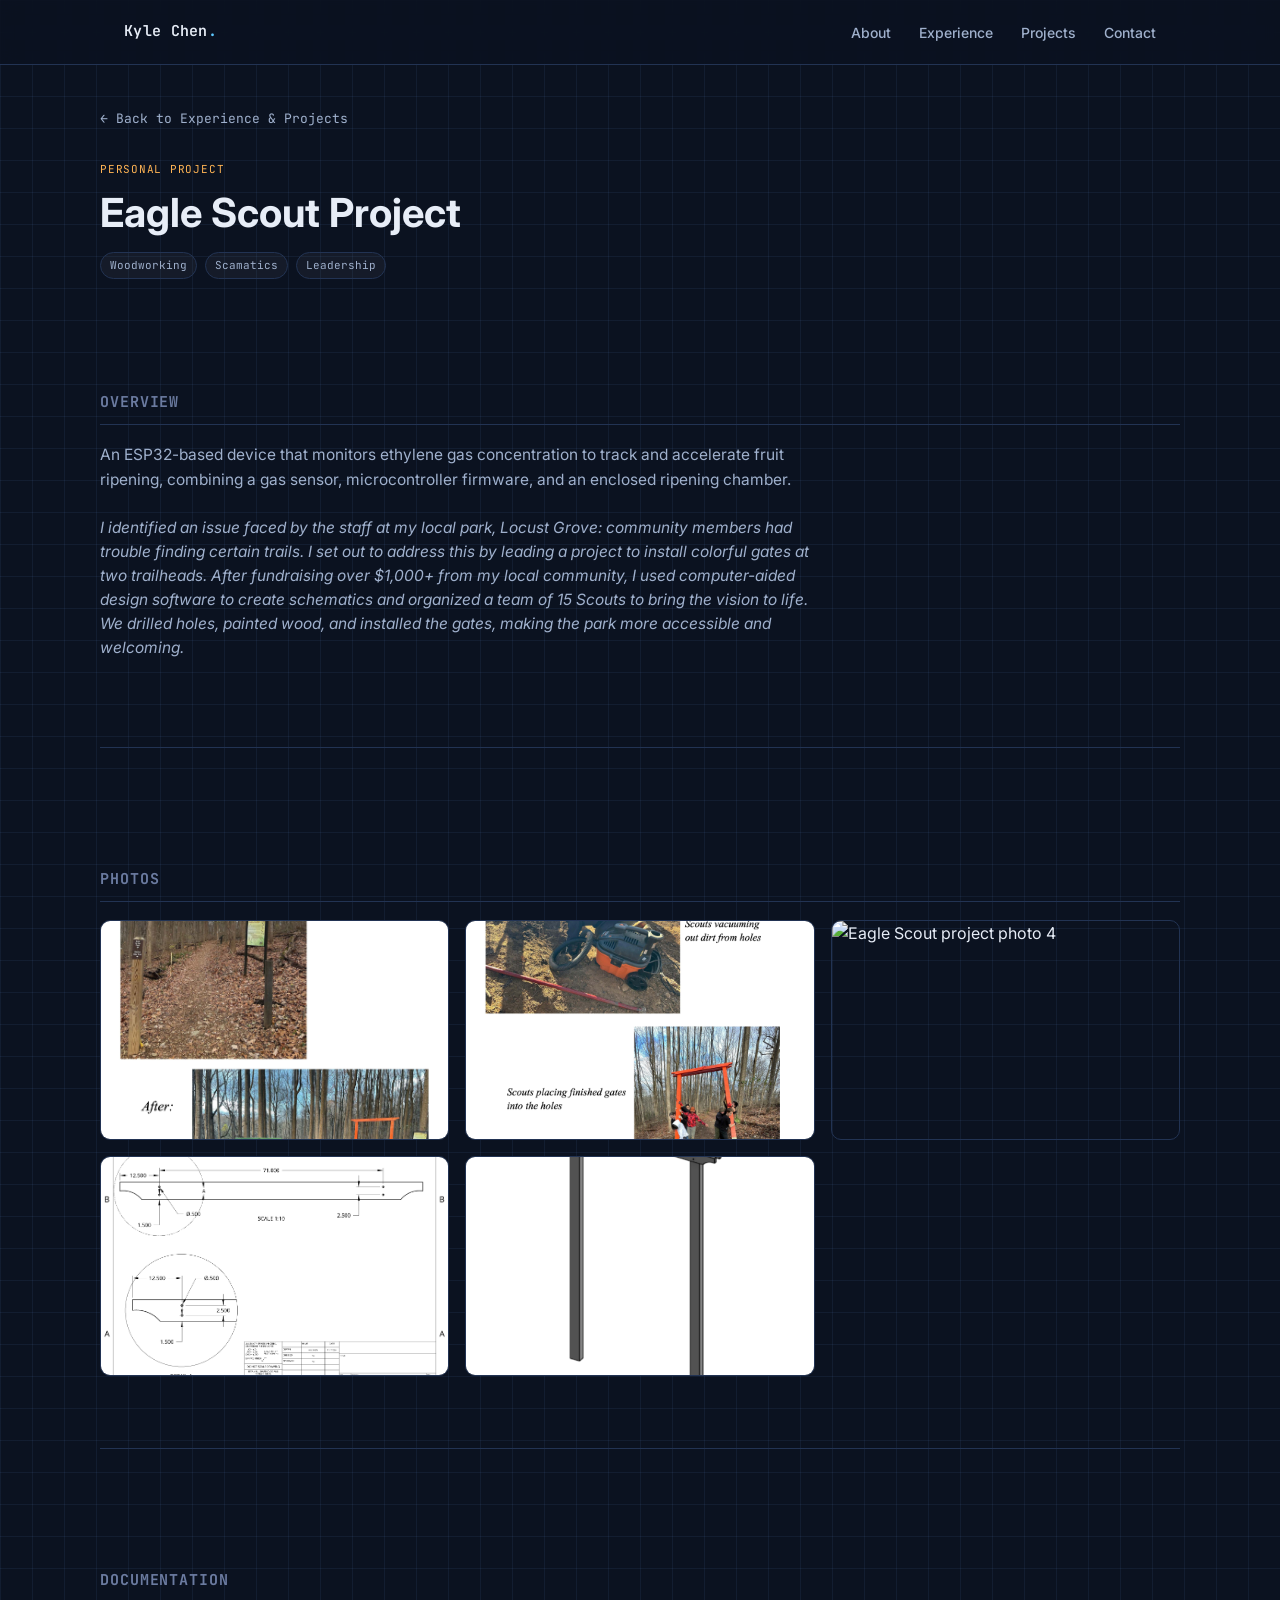
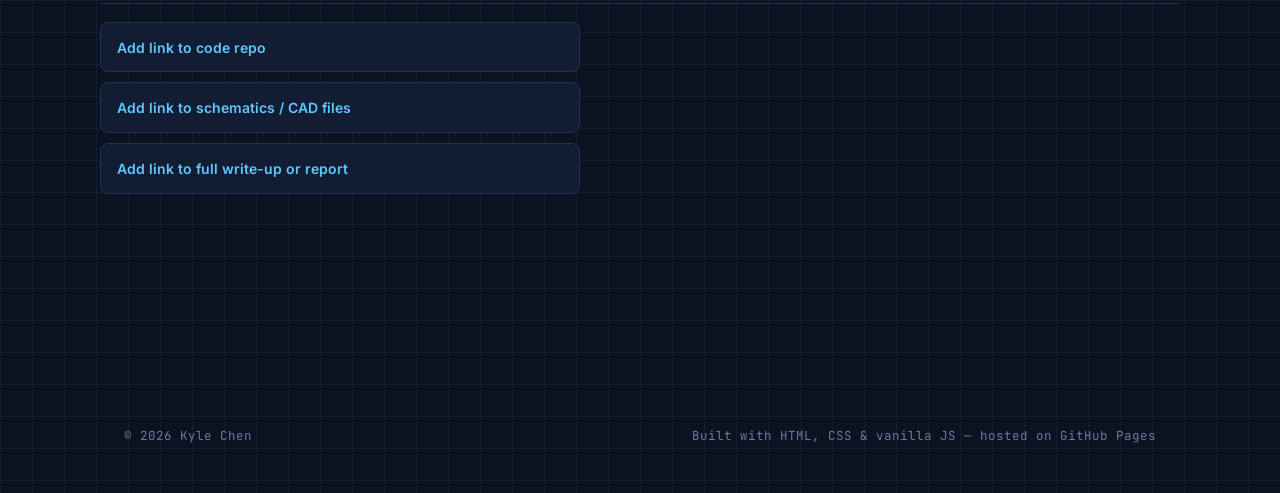
==== projects/eaglescout.html @ d0ca6dad "Update eaglescout.html" ====
<!doctype html>
<html lang="en">
<head>
  <meta charset="UTF-8" />
  <meta name="viewport" content="width=device-width, initial-scale=1.0" />
  <title>Eagle Scout Project — Kyle Chen</title>
  <meta name="description" content="Project write-up: an ESP32-based device that monitors ethylene gas to track and accelerate fruit ripening." />
  <link rel="icon" href="data:image/svg+xml,<svg xmlns=%22http://www.w3.org/2000/svg%22 viewBox=%220 0 100 100%22><rect width=%22100%22 height=%22100%22 rx=%2220%22 fill=%22%230b1220%22/><path d=%22M25 70 L50 25 L75 70%22 stroke=%22%235ec8ff%22 stroke-width=%228%22 fill=%22none%22 stroke-linecap=%22round%22 stroke-linejoin=%22round%22/></svg>" />
  <link rel="preconnect" href="https://fonts.googleapis.com" />
  <link rel="preconnect" href="https://fonts.gstatic.com" crossorigin />
  <link href="https://fonts.googleapis.com/css2?family=Inter:wght@400;500;600;700&family=JetBrains+Mono:wght@400;500;600&display=swap" rel="stylesheet" />
  <link rel="stylesheet" href="../styles.css" />
</head>
<body>

  <nav class="nav">
    <div class="wrap">
      <a class="nav-brand" href="../index.html">Kyle Chen<span>.</span></a>
      <ul class="nav-links">
        <li><a href="../index.html#about">About</a></li>
        <li><a href="../index.html#experience">Experience</a></li>
        <li><a href="../index.html#projects">Projects</a></li>
        <li><a href="../index.html#contact">Contact</a></li>
      </ul>
    </div>
  </nav>

  <div class="wrap detail-wrap">
    <a class="back-link" href="../index.html#experience">&larr; Back to Experience &amp; Projects</a>

    <div class="detail-head">
      <div class="card-tag">Personal Project</div>
      <h1>Eagle Scout Project</h1>
      <div class="chip-row">
        <span class="chip">Woodworking</span>
        <span class="chip">Scamatics</span>
        <span class="chip">Leadership</span>
      </div>
    </div>

    <section class="detail-section">
      <h2>Overview</h2>
      <p>
        An ESP32-based device that monitors ethylene gas concentration to
        track and accelerate fruit ripening, combining a gas sensor,
        microcontroller firmware, and an enclosed ripening chamber.
        <br /><br />
        <em>I identified an issue faced by the staff at my local park, Locust Grove: community members had trouble finding certain trails. I set out to address this by leading a project to install colorful gates at two trailheads. After fundraising over $1,000+ from my local community, I used computer-aided design software to create schematics and organized a team of 15 Scouts to bring the vision to life. We drilled holes, painted wood, and installed the gates, making the park more accessible and welcoming.</em>
      </p>
    </section>

    <section class="detail-section">
  <h2>Photos</h2>
 <div class="gallery-grid">
  <img src="../assets/eagle%20photos%20to%20print_Page_1.jpg" alt="Eagle Scout project photo 1" loading="lazy">
  <img src="../assets/eagle%20photos%20to%20print_Page_2.jpg" alt="Eagle Scout project photo 2" loading="lazy">
  <img src="../assets/eagle%20photos%20to%20print_Page_3.jpg" alt="Eagle Scout project photo 4" loading="lazy">
  <img src="../assets/eaglescoutdrawiing.png" alt="Eagle Scout project drawing" loading="lazy">
   <img src="../assets/gateisometic.png" alt="Eagle Scout CAD" loading="lazy">
  </div>
</section>
   
    <section class="detail-section">
      <h2>Documentation</h2>
      <ul class="doc-list">
        <li><a href="#">Add link to code repo</a></li>
        <li><a href="#">Add link to schematics / CAD files</a></li>
        <li><a href="#">Add link to full write-up or report</a></li>
      </ul>
    </section>
  </div>
  <footer>
    <div class="wrap" style="display:flex; justify-content:space-between; width:100%; flex-wrap:wrap; gap:8px;">
      <span>&copy; <span id="year"></span> Kyle Chen</span>
      <span>Built with HTML, CSS &amp; vanilla JS — hosted on GitHub Pages</span>
    </div>
  </footer>

  <script>
    document.getElementById("year").textContent = new Date().getFullYear();
  </script>
</body>
</html>
---- styles.css ----
/* ==========================================================================
   Kyle Chen — Engineering Portfolio
   Design language: drafting-table blueprint. Navy ground, cyan/amber accents,
   faint grid, monospace for technical labels, clean sans for reading text.
   ========================================================================== */

:root {
  --bg: #0b1220;
  --bg-elev: #101a2e;
  --bg-card: #121d33;
  --grid-line: rgba(120, 170, 255, 0.07);
  --border: #223353;
  --border-hover: #3a5580;
  --text: #e7edf7;
  --text-dim: #9fb0cc;
  --text-faint: #6b7ba0;
  --accent: #5ec8ff;       /* blueprint cyan */
  --accent-2: #ffb454;     /* drafting amber, sparingly */
  --accent-soft: rgba(94, 200, 255, 0.12);
  --mono: "JetBrains Mono", "SFMono-Regular", Consolas, "Liberation Mono", Menlo, monospace;
  --sans: "Inter", -apple-system, BlinkMacSystemFont, "Segoe UI", Roboto, Helvetica, Arial, sans-serif;
  --radius: 10px;
  --max-width: 1080px;
}

* { box-sizing: border-box; }

html {
  scroll-behavior: smooth;
}

body {
  margin: 0;
  background-color: var(--bg);
  background-image:
    linear-gradient(var(--grid-line) 1px, transparent 1px),
    linear-gradient(90deg, var(--grid-line) 1px, transparent 1px);
  background-size: 32px 32px;
  color: var(--text);
  font-family: var(--sans);
  line-height: 1.55;
  -webkit-font-smoothing: antialiased;
}

::selection {
  background: var(--accent-soft);
  color: var(--text);
}

a { color: var(--accent); text-decoration: none; }
a:hover { text-decoration: underline; }

.wrap {
  max-width: var(--max-width);
  margin: 0 auto;
  padding: 0 24px;
}

/* ---------- Nav ---------- */

.nav {
  position: sticky;
  top: 0;
  z-index: 50;
  background: rgba(11, 18, 32, 0.85);
  backdrop-filter: blur(8px);
  border-bottom: 1px solid var(--border);
}

.nav .wrap {
  display: flex;
  align-items: center;
  justify-content: space-between;
  height: 64px;
}

.nav-brand {
  font-family: var(--mono);
  font-weight: 600;
  font-size: 15px;
  color: var(--text);
  letter-spacing: 0.02em;
}

.nav-brand span { color: var(--accent); }

.nav-links {
  display: flex;
  gap: 28px;
  list-style: none;
  margin: 0;
  padding: 0;
}

.nav-links a {
  color: var(--text-dim);
  font-size: 14px;
  font-weight: 500;
}

.nav-links a:hover { color: var(--text); text-decoration: none; }

/* ---------- Hero ---------- */

.hero {
  padding: 96px 0 72px;
  border-bottom: 1px solid var(--border);
}

.eyebrow {
  font-family: var(--mono);
  font-size: 13px;
  color: var(--accent);
  letter-spacing: 0.08em;
  text-transform: uppercase;
  margin-bottom: 18px;
  display: flex;
  align-items: center;
  gap: 10px;
}

.eyebrow::before {
  content: "";
  width: 8px;
  height: 8px;
  background: var(--accent);
  border-radius: 50%;
  box-shadow: 0 0 0 3px var(--accent-soft);
}

.hero h1 {
  font-size: clamp(32px, 5vw, 52px);
  line-height: 1.12;
  margin: 0 0 20px;
  letter-spacing: -0.01em;
  max-width: 780px;
}

.hero p.lead {
  font-size: 18px;
  color: var(--text-dim);
  max-width: 620px;
  margin: 0 0 32px;
}

.hero-cta {
  display: flex;
  gap: 14px;
  flex-wrap: wrap;
}

.btn {
  display: inline-flex;
  align-items: center;
  gap: 8px;
  padding: 11px 20px;
  border-radius: 8px;
  font-size: 14px;
  font-weight: 600;
  font-family: var(--sans);
  border: 1px solid transparent;
  cursor: pointer;
  transition: all 0.15s ease;
}

.btn:hover { text-decoration: none; }

.btn-primary {
  background: var(--accent);
  color: #071018;
}

.btn-primary:hover { background: #7fd4ff; }

.btn-ghost {
  background: transparent;
  border-color: var(--border);
  color: var(--text);
}

.btn-ghost:hover { border-color: var(--accent); color: var(--accent); }

/* ---------- Section shell ---------- */

section { padding: 72px 0; border-bottom: 1px solid var(--border); }
section:last-of-type { border-bottom: none; }

.section-head {
  display: flex;
  align-items: baseline;
  justify-content: space-between;
  margin-bottom: 36px;
  gap: 16px;
  flex-wrap: wrap;
}

.section-label {
  font-family: var(--mono);
  font-size: 13px;
  color: var(--text-faint);
  letter-spacing: 0.08em;
  text-transform: uppercase;
}

.section-head h2 {
  font-size: 26px;
  margin: 4px 0 0;
}

/* ---------- About ---------- */

.about-grid {
  display: grid;
  grid-template-columns: 1.3fr 1fr;
  gap: 48px;
}

.about-grid p { color: var(--text-dim); margin: 0 0 16px; }

.stat-list {
  list-style: none;
  margin: 0;
  padding: 0;
  display: flex;
  flex-direction: column;
  gap: 18px;
}

.stat-list li {
  border: 1px solid var(--border);
  border-radius: var(--radius);
  padding: 16px 18px;
  background: var(--bg-elev);
}

.stat-list .stat-label {
  font-family: var(--mono);
  font-size: 12px;
  color: var(--accent);
  text-transform: uppercase;
  letter-spacing: 0.06em;
  margin-bottom: 4px;
}

.stat-list .stat-value {
  font-size: 15px;
  color: var(--text);
}

/* ---------- Projects ---------- */

.project-grid {
  display: grid;
  grid-template-columns: repeat(auto-fill, minmax(300px, 1fr));
  gap: 24px;
}

.card {
  background: var(--bg-card);
  border: 1px solid var(--border);
  border-radius: var(--radius);
  padding: 24px;
  display: flex;
  flex-direction: column;
  transition: border-color 0.15s ease, transform 0.15s ease;
}

.card:hover {
  border-color: var(--accent);
  transform: translateY(-2px);
}

.card-tag {
  font-family: var(--mono);
  font-size: 11px;
  color: var(--accent-2);
  text-transform: uppercase;
  letter-spacing: 0.07em;
  margin-bottom: 12px;
}

.card h3 {
  margin: 0 0 10px;
  font-size: 19px;
  line-height: 1.3;
}

.card p {
  color: var(--text-dim);
  font-size: 14.5px;
  margin: 0 0 16px;
  flex-grow: 1;
}

.chip-row {
  display: flex;
  flex-wrap: wrap;
  gap: 8px;
  margin-bottom: 16px;
}

.chip {
  font-family: var(--mono);
  font-size: 11px;
  color: var(--text-dim);
  background: rgba(255, 255, 255, 0.04);
  border: 1px solid var(--border);
  padding: 4px 9px;
  border-radius: 999px;
}

.card-link {
  font-size: 13.5px;
  font-weight: 600;
  color: var(--accent);
  margin-top: auto;
}

.card-placeholder-note {
  font-size: 12px;
  color: var(--text-faint);
  font-style: italic;
  border-top: 1px dashed var(--border);
  margin-top: 14px;
  padding-top: 10px;
}

/* ---------- Experience ---------- */

.exp-list {
  display: flex;
  flex-direction: column;
  gap: 18px;
}

.exp-item {
  background: var(--bg-card);
  border: 1px solid var(--border);
  border-left: 3px solid var(--accent);
  border-radius: var(--radius);
  padding: 22px 24px;
}

.exp-head {
  display: flex;
  align-items: flex-start;
  justify-content: space-between;
  gap: 16px;
  flex-wrap: wrap;
  margin-bottom: 10px;
}

.exp-head h3 {
  margin: 0 0 4px;
  font-size: 18px;
}

.exp-company {
  font-size: 14px;
  color: var(--accent);
  font-weight: 600;
}

.exp-meta {
  text-align: right;
  font-family: var(--mono);
  font-size: 12px;
  color: var(--text-faint);
  white-space: nowrap;
}

.exp-item p {
  color: var(--text-dim);
  font-size: 14.5px;
  margin: 0 0 14px;
}

/* ---------- Contact ---------- */

.contact-box {
  display: flex;
  align-items: center;
  justify-content: space-between;
  gap: 24px;
  flex-wrap: wrap;
  background: var(--bg-elev);
  border: 1px solid var(--border);
  border-radius: var(--radius);
  padding: 32px;
}

.contact-box h2 { margin: 0 0 8px; font-size: 24px; }
.contact-box p { margin: 0; color: var(--text-dim); }

.contact-links {
  display: flex;
  gap: 12px;
  flex-wrap: wrap;
}

/* ---------- Footer ---------- */

footer {
  padding: 32px 0 48px;
  font-family: var(--mono);
  font-size: 12.5px;
  color: var(--text-faint);
  display: flex;
  justify-content: space-between;
  flex-wrap: wrap;
  gap: 8px;
}

/* ---------- Project detail pages ---------- */

.detail-wrap {
  padding: 40px 0 80px;
}

.back-link {
  display: inline-flex;
  align-items: center;
  gap: 6px;
  font-family: var(--mono);
  font-size: 13px;
  color: var(--text-dim);
  margin-bottom: 32px;
}

.back-link:hover { color: var(--accent); text-decoration: none; }

.detail-head { margin-bottom: 40px; }

.detail-head h1 {
  font-size: clamp(28px, 4vw, 40px);
  line-height: 1.15;
  margin: 8px 0 16px;
}

.detail-section {
  margin-bottom: 48px;
}

.detail-section h2 {
  font-size: 15px;
  font-family: var(--mono);
  text-transform: uppercase;
  letter-spacing: 0.06em;
  color: var(--text-faint);
  margin: 0 0 18px;
  padding-bottom: 10px;
  border-bottom: 1px solid var(--border);
}

.detail-section p {
  color: var(--text-dim);
  font-size: 15.5px;
  max-width: 720px;
}

.gallery-grid {
  display: grid;
  grid-template-columns: repeat(auto-fill, minmax(260px, 1fr));
  gap: 16px;
}

.gallery-grid img {
  width: 100%;
  height: 220px;
  object-fit: cover;
  border-radius: var(--radius);
  border: 1px solid var(--border);
  display: block;
}

.gallery-placeholder {
  height: 220px;
  border: 1px dashed var(--border);
  border-radius: var(--radius);
  background: var(--bg-elev);
  color: var(--text-faint);
  font-size: 13px;
  font-style: italic;
  display: flex;
  align-items: center;
  justify-content: center;
  text-align: center;
  padding: 20px;
}

.video-placeholder {
  border: 1px dashed var(--border);
  border-radius: var(--radius);
  background: var(--bg-elev);
  color: var(--text-faint);
  font-size: 13px;
  font-style: italic;
  padding: 40px 20px;
  text-align: center;
  max-width: 720px;
}

.video-embed {
  position: relative;
  width: 100%;
  max-width: 720px;
  aspect-ratio: 16 / 9;
  border-radius: var(--radius);
  overflow: hidden;
  border: 1px solid var(--border);
}

.video-embed iframe {
  width: 100%;
  height: 100%;
  border: 0;
}

.doc-list {
  list-style: none;
  margin: 0;
  padding: 0;
  display: flex;
  flex-direction: column;
  gap: 10px;
  max-width: 480px;
}

.doc-list li {
  border: 1px solid var(--border);
  border-radius: 8px;
  padding: 12px 16px;
  background: var(--bg-card);
}

.doc-list a { font-weight: 600; font-size: 14px; }

/* ---------- Responsive ---------- */

@media (max-width: 760px) {
  .about-grid { grid-template-columns: 1fr; }
  .nav-links { gap: 16px; }
  .hero { padding: 64px 0 48px; }
  .contact-box { flex-direction: column; align-items: flex-start; }
}
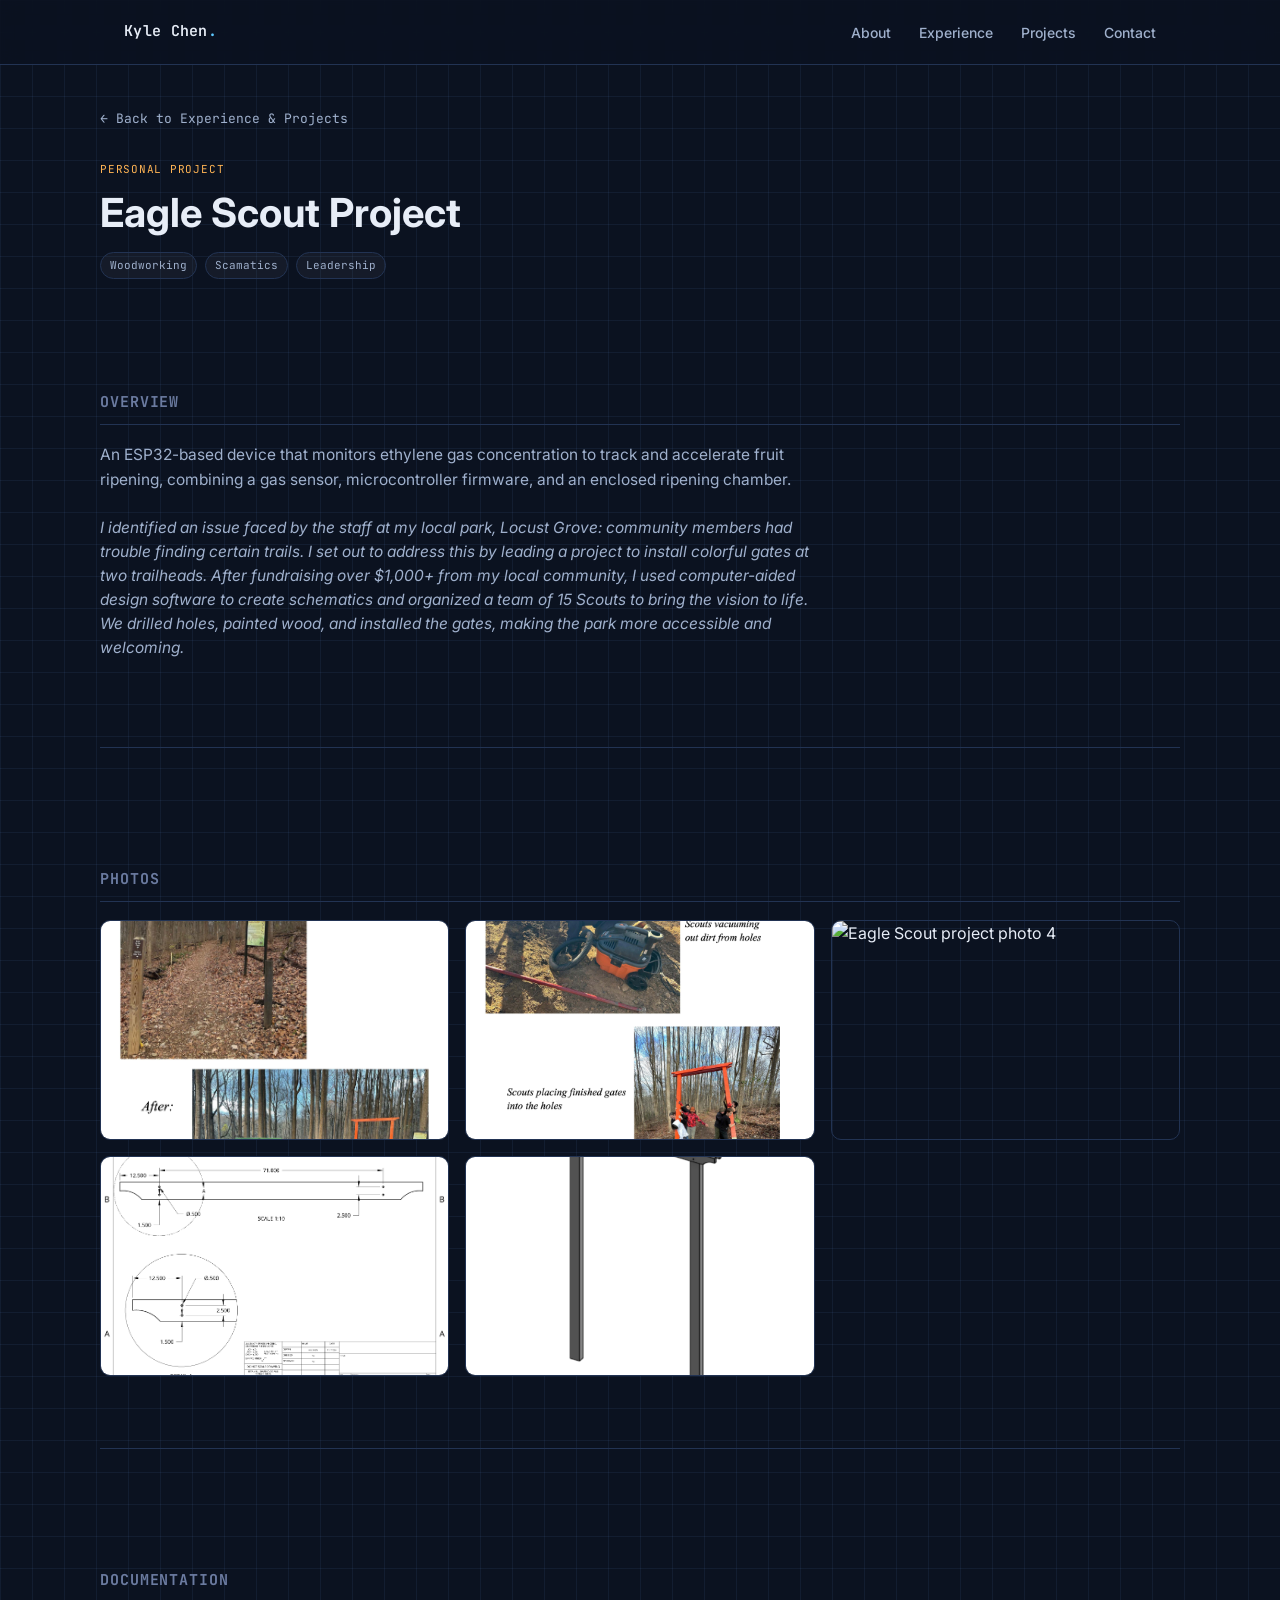
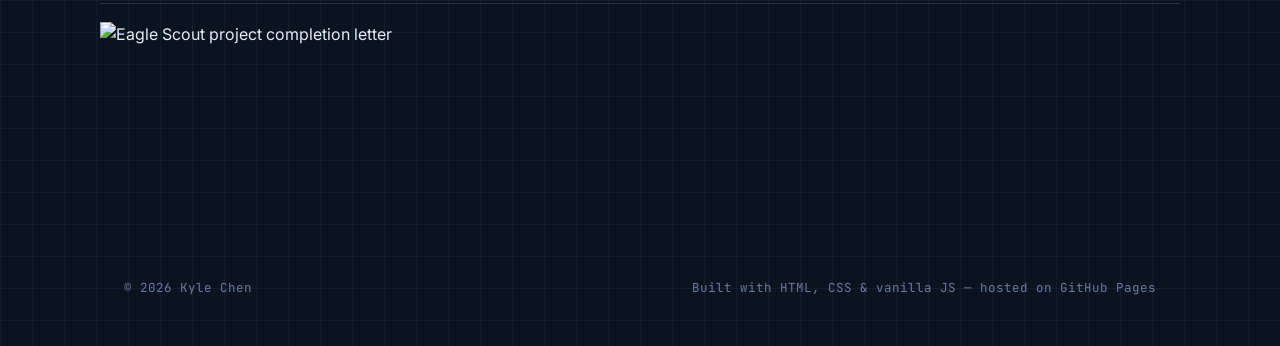
==== commit d14c242a: "Update eaglescout.html" ====
--- a/projects/eaglescout.html
+++ b/projects/eaglescout.html
@@ -63,9 +63,7 @@
     <section class="detail-section">
       <h2>Documentation</h2>
       <ul class="doc-list">
-        <li><a href="#">Add link to code repo</a></li>
-        <li><a href="#">Add link to schematics / CAD files</a></li>
-        <li><a href="#">Add link to full write-up or report</a></li>
+        <img src="../assets/eagleletter.jpg" alt="Eagle Scout project completion letter" loading="lazy">
       </ul>
     </section>
   </div>
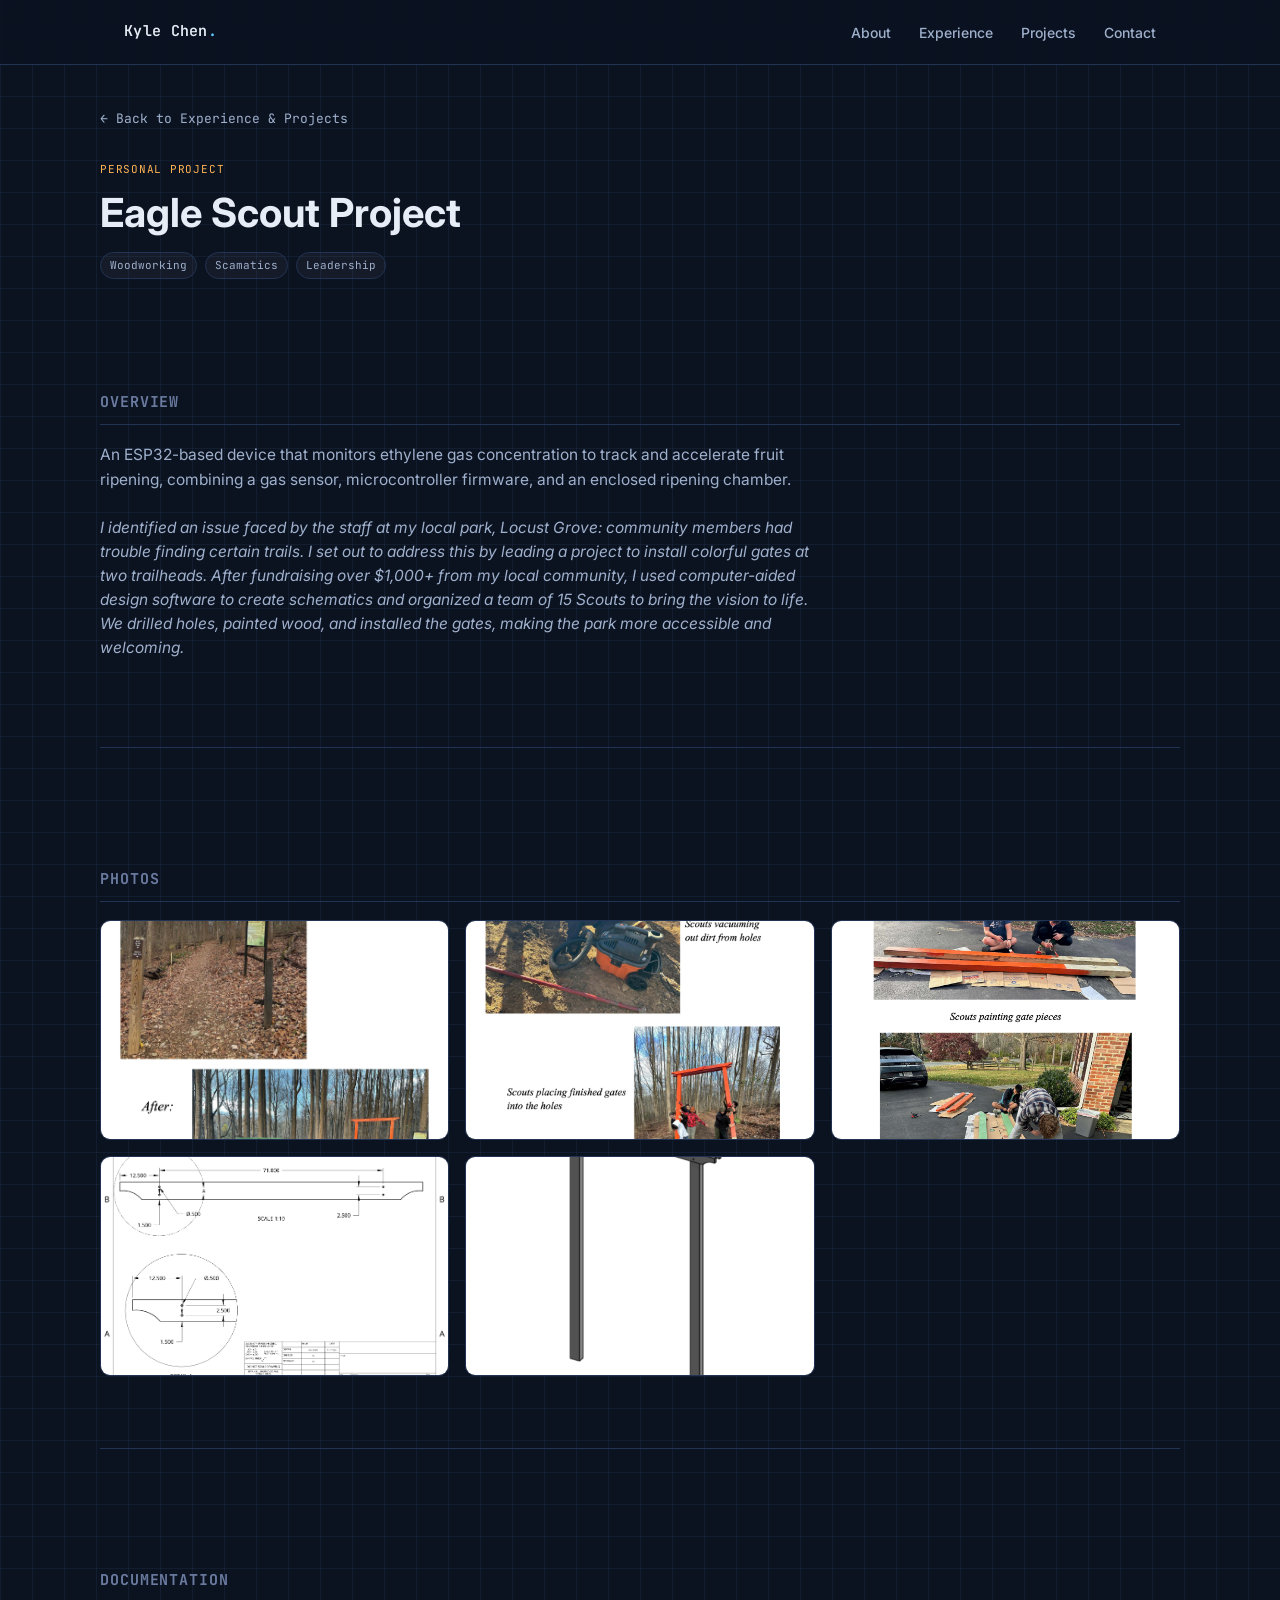
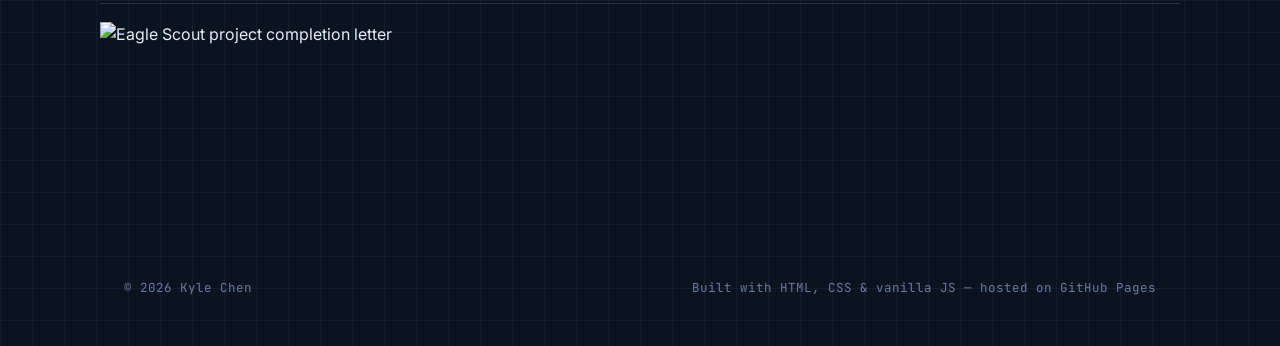
==== commit 1bec0ce4: "Update eaglescout.html" ====
--- a/projects/eaglescout.html
+++ b/projects/eaglescout.html
@@ -54,7 +54,7 @@
  <div class="gallery-grid">
   <img src="../assets/eagle%20photos%20to%20print_Page_1.jpg" alt="Eagle Scout project photo 1" loading="lazy">
   <img src="../assets/eagle%20photos%20to%20print_Page_2.jpg" alt="Eagle Scout project photo 2" loading="lazy">
-  <img src="../assets/eagle%20photos%20to%20print_Page_3.jpg" alt="Eagle Scout project photo 4" loading="lazy">
+  <img src="../assets/eagle%20photos%20to%20print_Page_4.jpg" alt="Eagle Scout project photo 3" loading="lazy">
   <img src="../assets/eaglescoutdrawiing.png" alt="Eagle Scout project drawing" loading="lazy">
    <img src="../assets/gateisometic.png" alt="Eagle Scout CAD" loading="lazy">
   </div>
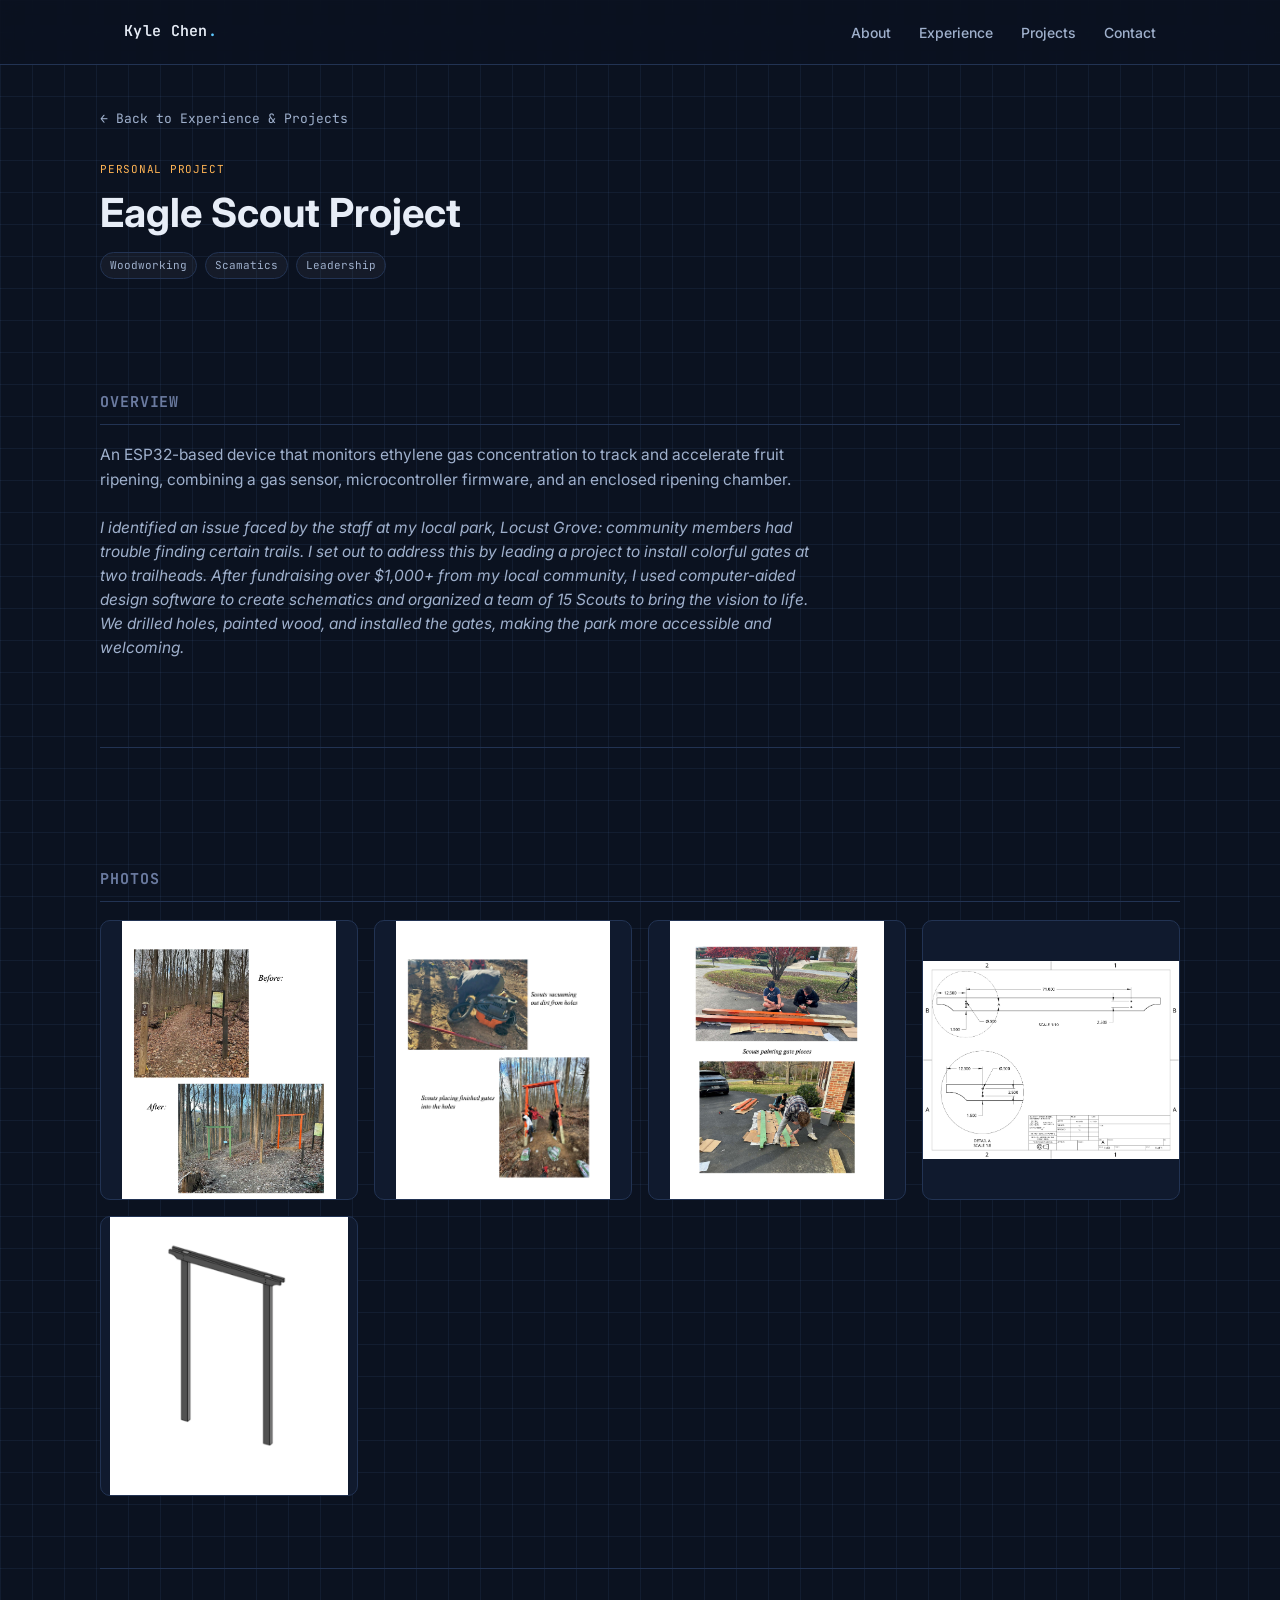
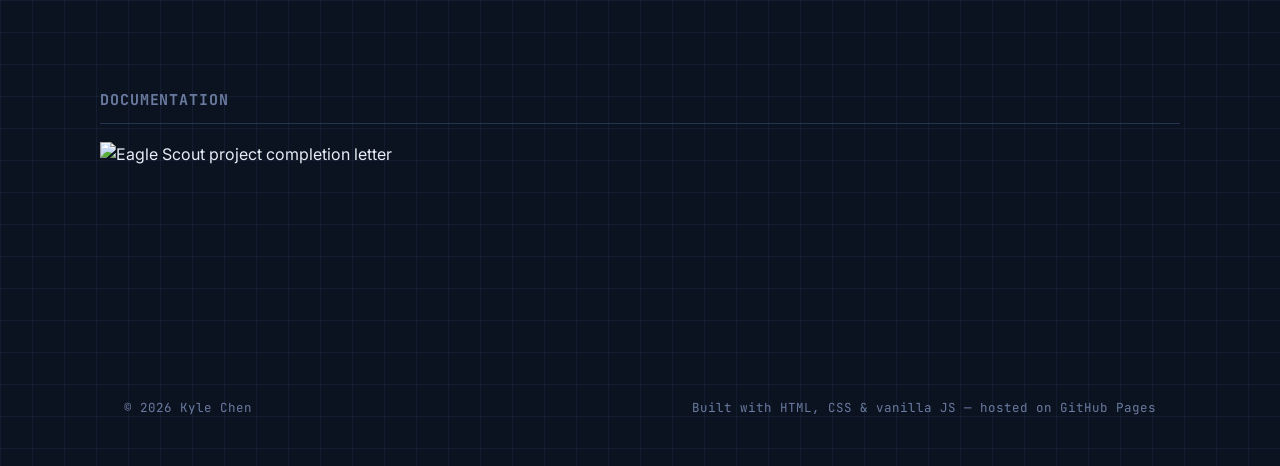
==== commit de04ddb9: "Update eaglescout.html" ====
--- a/projects/eaglescout.html
+++ b/projects/eaglescout.html
@@ -63,7 +63,7 @@
     <section class="detail-section">
       <h2>Documentation</h2>
       <ul class="doc-list">
-        <img src="../assets/eagleletter.jpg" alt="Eagle Scout project completion letter" loading="lazy">
+        <img src="../assets/Eagle Scout Letter of Approval - K. Chen - Nov 2024 (1).pdf" alt="Eagle Scout project completion letter" loading="lazy">
       </ul>
     </section>
   </div>
@@ -77,5 +77,75 @@
   <script>
     document.getElementById("year").textContent = new Date().getFullYear();
   </script>
+  
+  <div id="lightbox" class="lightbox">
+  <button class="lightbox-close" aria-label="Close">×</button>
+  <div id="lightbox-content" class="lightbox-content"></div>
+</div>
+
+<script>
+  const lightbox = document.getElementById('lightbox');
+  const content = document.getElementById('lightbox-content');
+
+  function openLightbox(el, type) {
+    content.innerHTML = '';
+    content.className = 'lightbox-content ' + type;
+    content.appendChild(el);
+    lightbox.classList.add('open');
+    document.body.style.overflow = 'hidden';
+  }
+
+  function closeLightbox() {
+    lightbox.classList.remove('open');
+    content.innerHTML = '';   // also stops any playing video
+    document.body.style.overflow = '';
+  }
+
+  // Photos
+  document.querySelectorAll('.gallery-grid img').forEach(img => {
+    img.addEventListener('click', () => {
+      const big = document.createElement('img');
+      big.src = img.src;
+      big.alt = img.alt;
+      openLightbox(big, 'is-image');
+    });
+  });
+
+  // Videos: add an expand button to each embed
+  document.querySelectorAll('.video-embed').forEach(wrap => {
+    const media = wrap.querySelector('iframe, video');
+    if (!media) return;
+    const btn = document.createElement('button');
+    btn.className = 'expand-btn';
+    btn.setAttribute('aria-label', 'Expand video');
+    btn.textContent = '⤢';
+    btn.addEventListener('click', () => {
+      const big = media.cloneNode(true);
+      big.setAttribute('allowfullscreen', '');
+      openLightbox(big, 'is-video');
+    });
+    wrap.appendChild(btn);
+  });
+
+  // Documents (desktop only)
+  document.querySelectorAll('.doc-list a').forEach(link => {
+    link.addEventListener('click', e => {
+      if (window.matchMedia('(max-width: 760px)').matches) return;
+      e.preventDefault();
+      const frame = document.createElement('iframe');
+      frame.src = link.href;
+      frame.title = link.textContent;
+      openLightbox(frame, 'is-doc');
+    });
+  });
+
+  // Close on background/X click or Esc
+  lightbox.addEventListener('click', closeLightbox);
+  document.addEventListener('keydown', e => {
+    if (e.key === 'Escape') closeLightbox();
+  });
+</script>
+
+  
 </body>
 </html>
--- a/styles.css
+++ b/styles.css
@@ -460,14 +460,18 @@
 
 .gallery-grid {
   display: grid;
-  grid-template-columns: repeat(auto-fill, minmax(260px, 1fr));
+  grid-template-columns: repeat(auto-fill, minmax(220px, 1fr));
   gap: 16px;
-}
+  align-items: start;
+}
+
+
 
 .gallery-grid img {
   width: 100%;
-  height: 220px;
-  object-fit: cover;
+  height: 280px;          
+  object-fit: contain;    
+  background: var(--bg-elev);
   border-radius: var(--radius);
   border: 1px solid var(--border);
   display: block;
@@ -543,3 +547,77 @@
   .hero { padding: 64px 0 48px; }
   .contact-box { flex-direction: column; align-items: flex-start; }
 }
+
+.gallery-grid img { cursor: zoom-in; }
+
+.lightbox {
+  display: none;
+  position: fixed;
+  inset: 0;
+  background: rgba(0, 0, 0, 0.85);
+  z-index: 1000;
+  padding: 48px 24px 24px;
+  cursor: zoom-out;
+}
+.lightbox.open { display: flex; }
+
+.lightbox-content {
+  flex: 1;
+  display: flex;
+  align-items: center;
+  justify-content: center;
+  min-height: 0;
+}
+
+.lightbox-content img {
+  max-width: 100%;
+  max-height: 100%;
+  object-fit: contain;
+  border-radius: var(--radius);
+}
+
+.lightbox-content iframe,
+.lightbox-content video {
+  width: min(1100px, 100%);
+  aspect-ratio: 16 / 9;
+  max-height: 100%;
+  border: 0;
+  border-radius: var(--radius);
+  background: #000;
+}
+
+.lightbox-content.is-doc iframe {
+  aspect-ratio: auto;
+  height: 100%;
+  width: min(900px, 100%);
+  background: #fff;
+}
+
+.lightbox-close {
+  position: absolute;
+  top: 10px;
+  right: 16px;
+  background: none;
+  border: 0;
+  color: #fff;
+  font-size: 32px;
+  line-height: 1;
+  cursor: pointer;
+}
+
+.expand-btn {
+  position: absolute;
+  top: 8px;
+  right: 8px;
+  z-index: 2;
+  width: 36px;
+  height: 36px;
+  border: 0;
+  border-radius: 8px;
+  background: rgba(0, 0, 0, 0.6);
+  color: #fff;
+  font-size: 18px;
+  cursor: pointer;
+}
+.expand-btn:hover { background: rgba(0, 0, 0, 0.8); }
+
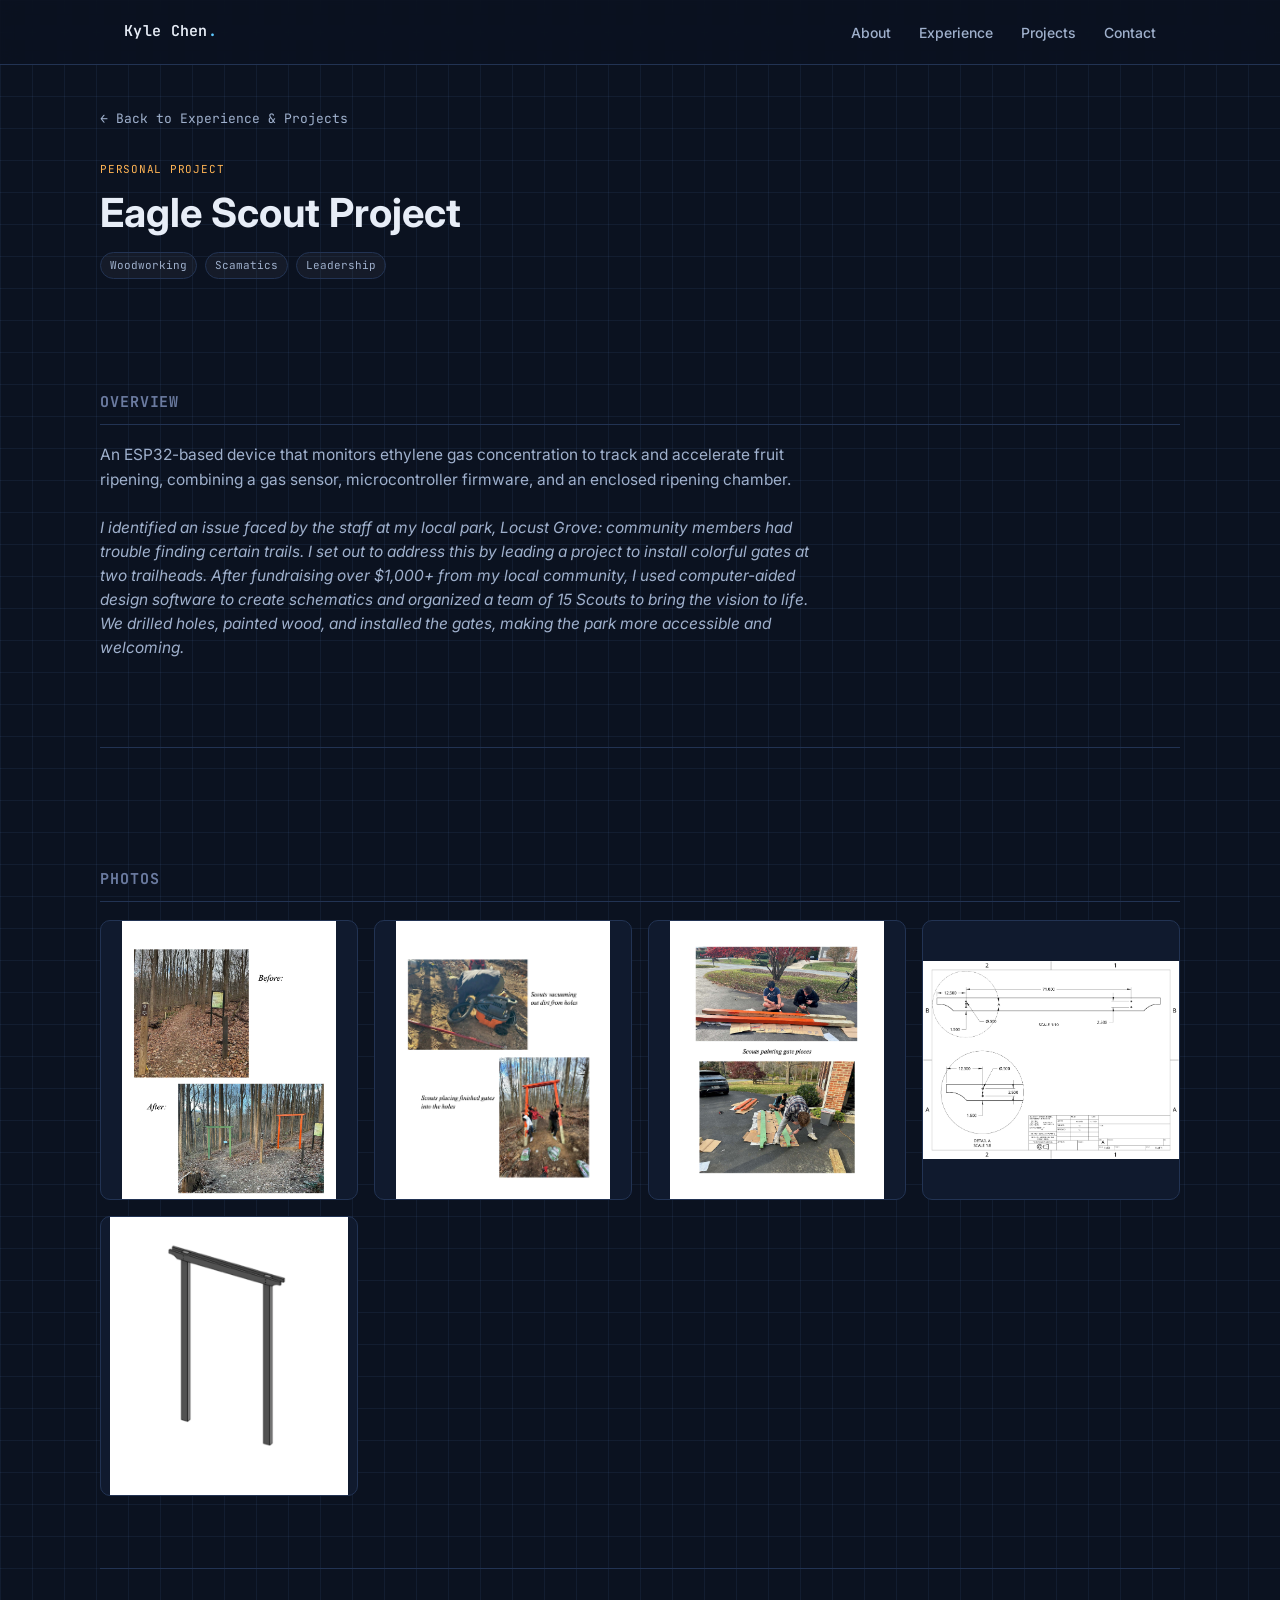
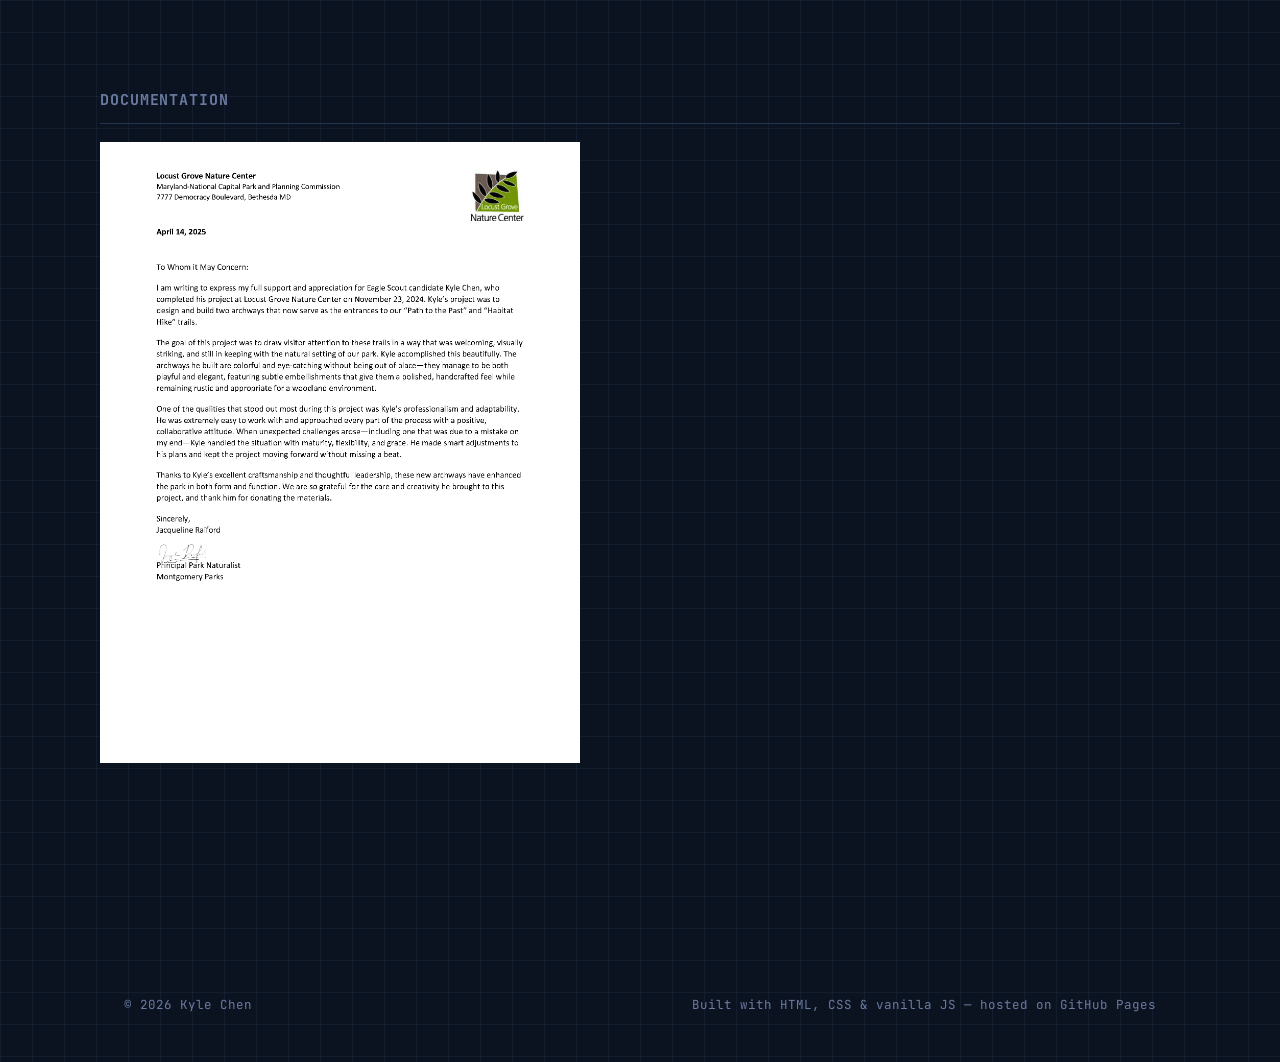
==== commit 444b6dea: "Update eaglescout.html" ====
--- a/projects/eaglescout.html
+++ b/projects/eaglescout.html
@@ -63,7 +63,7 @@
     <section class="detail-section">
       <h2>Documentation</h2>
       <ul class="doc-list">
-        <img src="../assets/Eagle Scout Letter of Approval - K. Chen - Nov 2024 (1).pdf" alt="Eagle Scout project completion letter" loading="lazy">
+        <img src="../assets/Eagle Scout Letter of Approval - K. Chen - Nov 2024 (1).png" alt="Eagle Scout project completion letter" loading="lazy">
       </ul>
     </section>
   </div>
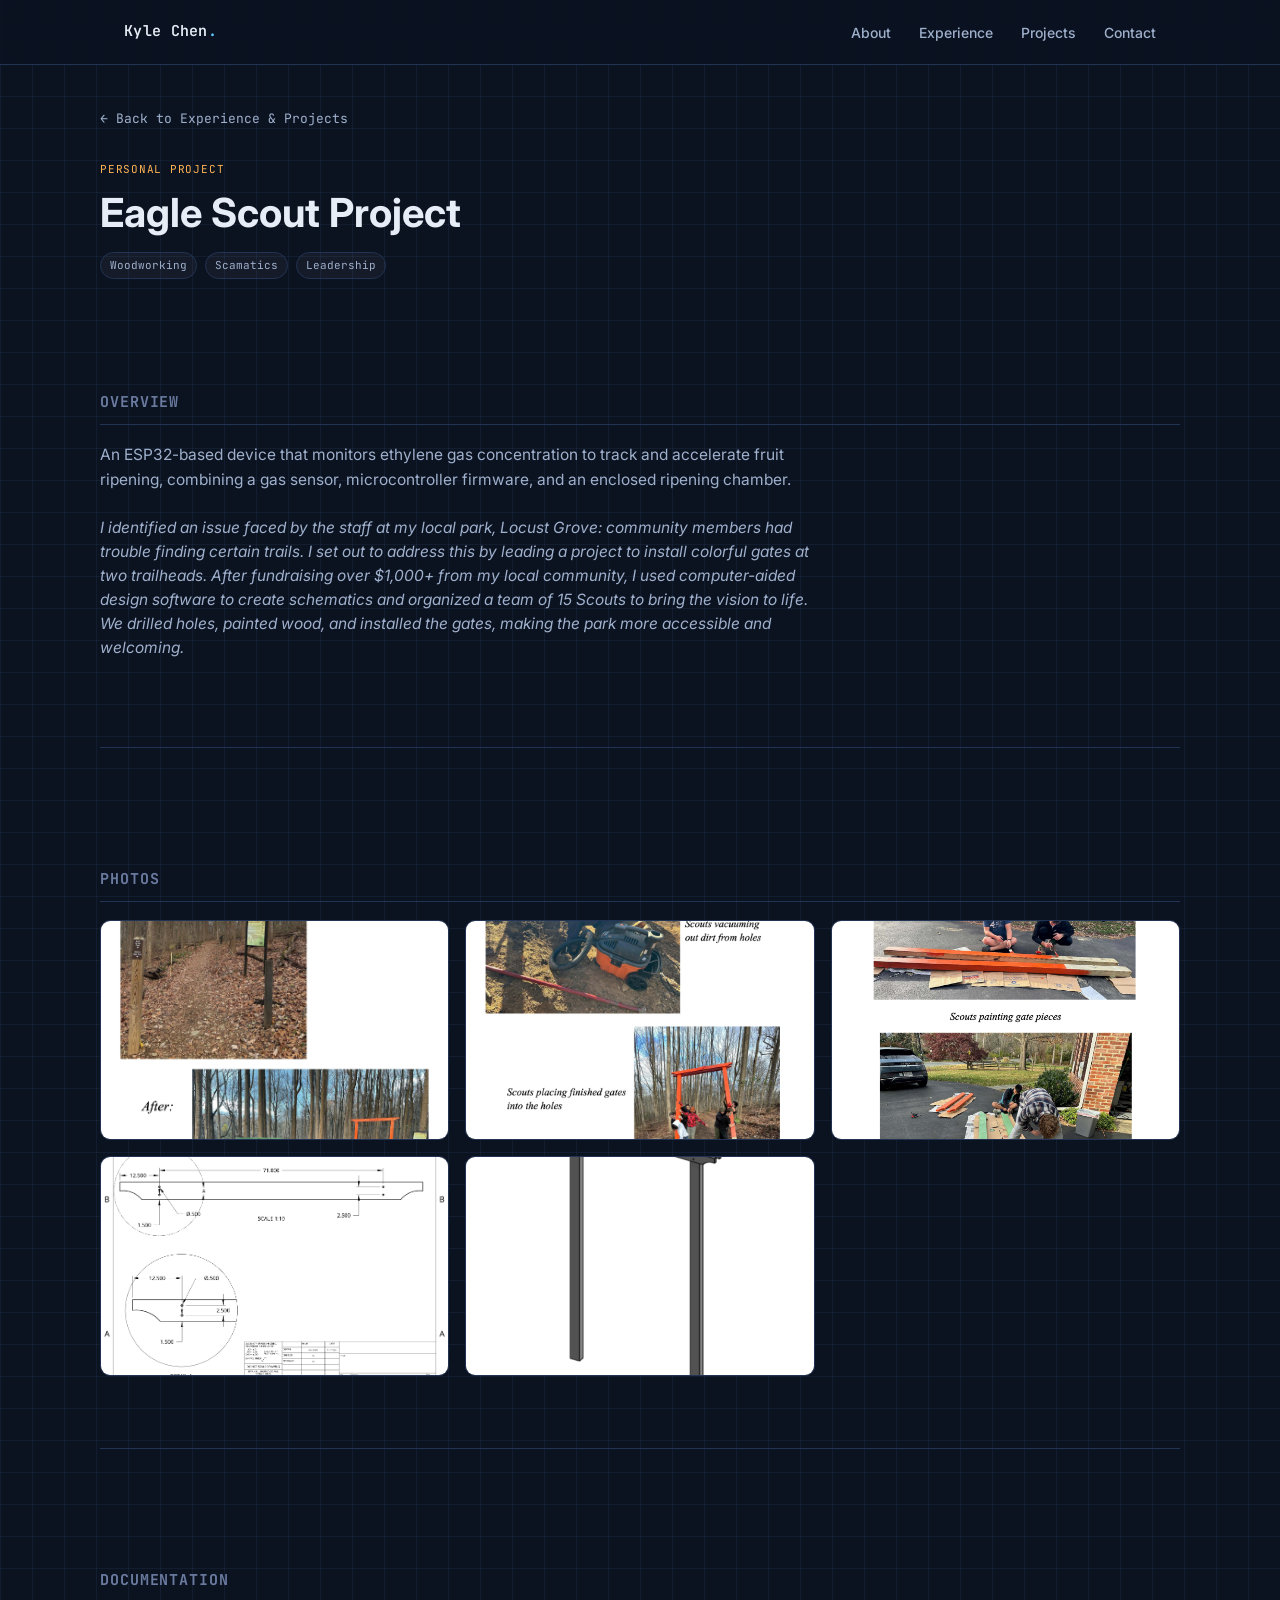
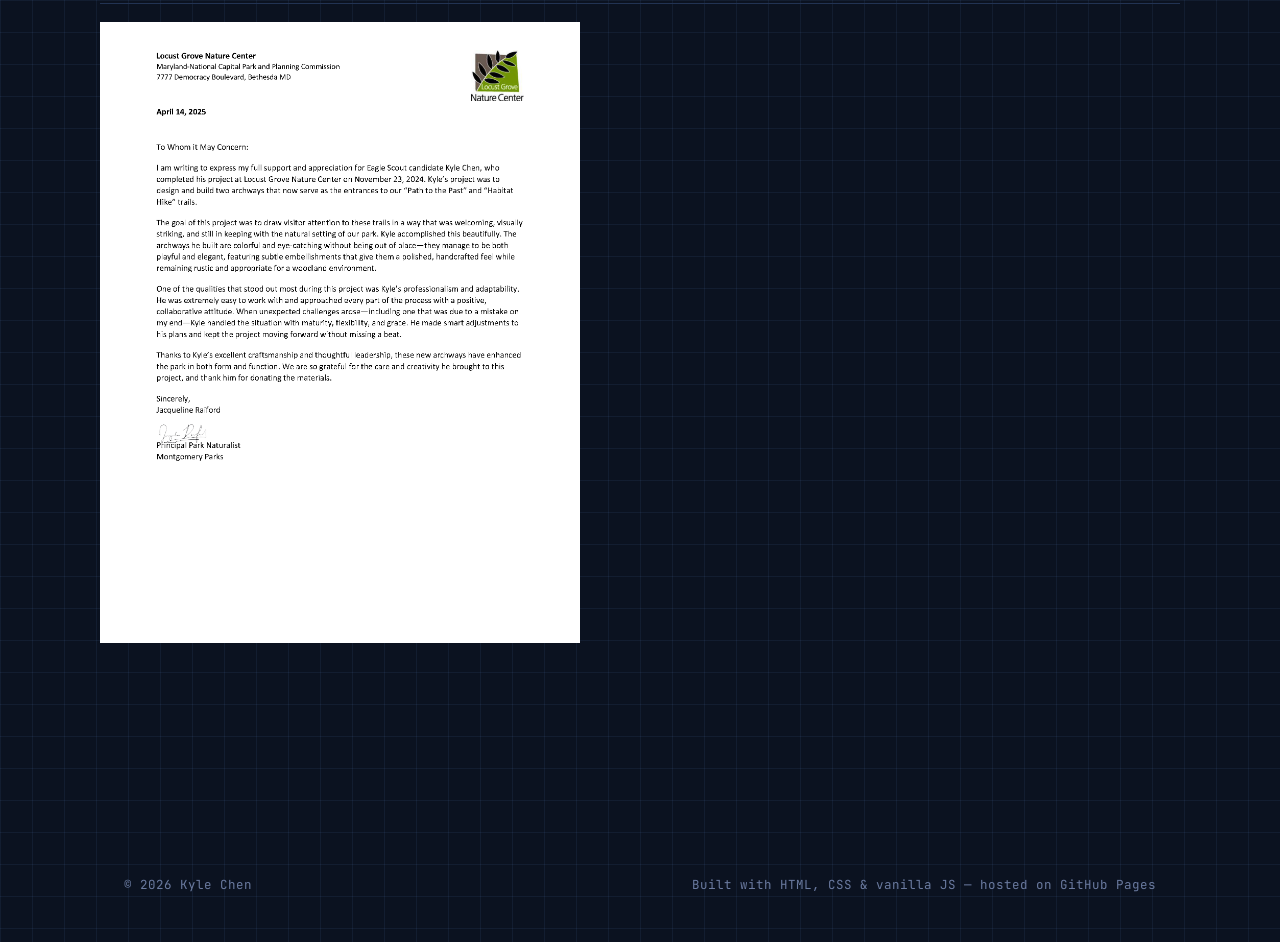
==== commit c2470f0d: "Update eaglescout.html" ====
--- a/projects/eaglescout.html
+++ b/projects/eaglescout.html
@@ -78,74 +78,5 @@
     document.getElementById("year").textContent = new Date().getFullYear();
   </script>
   
-  <div id="lightbox" class="lightbox">
-  <button class="lightbox-close" aria-label="Close">×</button>
-  <div id="lightbox-content" class="lightbox-content"></div>
-</div>
-
-<script>
-  const lightbox = document.getElementById('lightbox');
-  const content = document.getElementById('lightbox-content');
-
-  function openLightbox(el, type) {
-    content.innerHTML = '';
-    content.className = 'lightbox-content ' + type;
-    content.appendChild(el);
-    lightbox.classList.add('open');
-    document.body.style.overflow = 'hidden';
-  }
-
-  function closeLightbox() {
-    lightbox.classList.remove('open');
-    content.innerHTML = '';   // also stops any playing video
-    document.body.style.overflow = '';
-  }
-
-  // Photos
-  document.querySelectorAll('.gallery-grid img').forEach(img => {
-    img.addEventListener('click', () => {
-      const big = document.createElement('img');
-      big.src = img.src;
-      big.alt = img.alt;
-      openLightbox(big, 'is-image');
-    });
-  });
-
-  // Videos: add an expand button to each embed
-  document.querySelectorAll('.video-embed').forEach(wrap => {
-    const media = wrap.querySelector('iframe, video');
-    if (!media) return;
-    const btn = document.createElement('button');
-    btn.className = 'expand-btn';
-    btn.setAttribute('aria-label', 'Expand video');
-    btn.textContent = '⤢';
-    btn.addEventListener('click', () => {
-      const big = media.cloneNode(true);
-      big.setAttribute('allowfullscreen', '');
-      openLightbox(big, 'is-video');
-    });
-    wrap.appendChild(btn);
-  });
-
-  // Documents (desktop only)
-  document.querySelectorAll('.doc-list a').forEach(link => {
-    link.addEventListener('click', e => {
-      if (window.matchMedia('(max-width: 760px)').matches) return;
-      e.preventDefault();
-      const frame = document.createElement('iframe');
-      frame.src = link.href;
-      frame.title = link.textContent;
-      openLightbox(frame, 'is-doc');
-    });
-  });
-
-  // Close on background/X click or Esc
-  lightbox.addEventListener('click', closeLightbox);
-  document.addEventListener('keydown', e => {
-    if (e.key === 'Escape') closeLightbox();
-  });
-</script>
-
-  
 </body>
 </html>
--- a/styles.css
+++ b/styles.css
@@ -460,21 +460,24 @@
 
 .gallery-grid {
   display: grid;
-  grid-template-columns: repeat(auto-fill, minmax(220px, 1fr));
+  grid-template-columns: repeat(auto-fill, minmax(260px, 1fr));
   gap: 16px;
-  align-items: start;
-}
-
-
+}
 
 .gallery-grid img {
   width: 100%;
-  height: 280px;          
-  object-fit: contain;    
-  background: var(--bg-elev);
+  height: 220px;
+  object-fit: cover;
   border-radius: var(--radius);
   border: 1px solid var(--border);
   display: block;
+  cursor: zoom-in;
+  transition: border-color 0.15s ease, opacity 0.15s ease;
+}
+
+.gallery-grid img:hover {
+  border-color: var(--accent);
+  opacity: 0.92;
 }
 
 .gallery-placeholder {
@@ -539,6 +542,98 @@
 
 .doc-list a { font-weight: 600; font-size: 14px; }
 
+/* ---------- Lightbox ---------- */
+
+.lightbox-overlay {
+  position: fixed;
+  inset: 0;
+  z-index: 1000;
+  display: none;
+  align-items: center;
+  justify-content: center;
+  flex-direction: column;
+  padding: 72px 24px;
+  background: rgba(5, 10, 20, 0.92);
+  backdrop-filter: blur(4px);
+}
+
+.lightbox-overlay.is-open {
+  display: flex;
+}
+
+.lightbox-overlay img {
+  max-width: min(90vw, 1100px);
+  max-height: 76vh;
+  object-fit: contain;
+  border-radius: var(--radius);
+  border: 1px solid var(--border);
+  box-shadow: 0 24px 64px rgba(0, 0, 0, 0.5);
+}
+
+.lightbox-caption {
+  margin-top: 16px;
+  max-width: 80vw;
+  text-align: center;
+  color: var(--text-dim);
+  font-size: 13.5px;
+}
+
+.lightbox-counter {
+  margin-top: 6px;
+  font-family: var(--mono);
+  font-size: 12px;
+  color: var(--text-faint);
+  letter-spacing: 0.04em;
+}
+
+.lightbox-close,
+.lightbox-nav {
+  position: absolute;
+  display: flex;
+  align-items: center;
+  justify-content: center;
+  background: var(--bg-card);
+  border: 1px solid var(--border);
+  color: var(--text);
+  border-radius: 50%;
+  cursor: pointer;
+  transition: border-color 0.15s ease, color 0.15s ease;
+  font-family: var(--sans);
+  line-height: 1;
+}
+
+.lightbox-close:hover,
+.lightbox-nav:hover {
+  border-color: var(--accent);
+  color: var(--accent);
+}
+
+.lightbox-close {
+  top: 20px;
+  right: 20px;
+  width: 40px;
+  height: 40px;
+  font-size: 20px;
+}
+
+.lightbox-nav {
+  top: 50%;
+  transform: translateY(-50%);
+  width: 46px;
+  height: 46px;
+  font-size: 22px;
+}
+
+.lightbox-prev { left: 16px; }
+.lightbox-next { right: 16px; }
+
+@media (max-width: 640px) {
+  .lightbox-overlay { padding: 56px 16px; }
+  .lightbox-nav { width: 38px; height: 38px; font-size: 18px; }
+  .lightbox-prev { left: 6px; }
+  .lightbox-next { right: 6px; }
+}
+
 /* ---------- Responsive ---------- */
 
 @media (max-width: 760px) {
@@ -547,77 +642,3 @@
   .hero { padding: 64px 0 48px; }
   .contact-box { flex-direction: column; align-items: flex-start; }
 }
-
-.gallery-grid img { cursor: zoom-in; }
-
-.lightbox {
-  display: none;
-  position: fixed;
-  inset: 0;
-  background: rgba(0, 0, 0, 0.85);
-  z-index: 1000;
-  padding: 48px 24px 24px;
-  cursor: zoom-out;
-}
-.lightbox.open { display: flex; }
-
-.lightbox-content {
-  flex: 1;
-  display: flex;
-  align-items: center;
-  justify-content: center;
-  min-height: 0;
-}
-
-.lightbox-content img {
-  max-width: 100%;
-  max-height: 100%;
-  object-fit: contain;
-  border-radius: var(--radius);
-}
-
-.lightbox-content iframe,
-.lightbox-content video {
-  width: min(1100px, 100%);
-  aspect-ratio: 16 / 9;
-  max-height: 100%;
-  border: 0;
-  border-radius: var(--radius);
-  background: #000;
-}
-
-.lightbox-content.is-doc iframe {
-  aspect-ratio: auto;
-  height: 100%;
-  width: min(900px, 100%);
-  background: #fff;
-}
-
-.lightbox-close {
-  position: absolute;
-  top: 10px;
-  right: 16px;
-  background: none;
-  border: 0;
-  color: #fff;
-  font-size: 32px;
-  line-height: 1;
-  cursor: pointer;
-}
-
-.expand-btn {
-  position: absolute;
-  top: 8px;
-  right: 8px;
-  z-index: 2;
-  width: 36px;
-  height: 36px;
-  border: 0;
-  border-radius: 8px;
-  background: rgba(0, 0, 0, 0.6);
-  color: #fff;
-  font-size: 18px;
-  cursor: pointer;
-}
-.expand-btn:hover { background: rgba(0, 0, 0, 0.8); }
-
